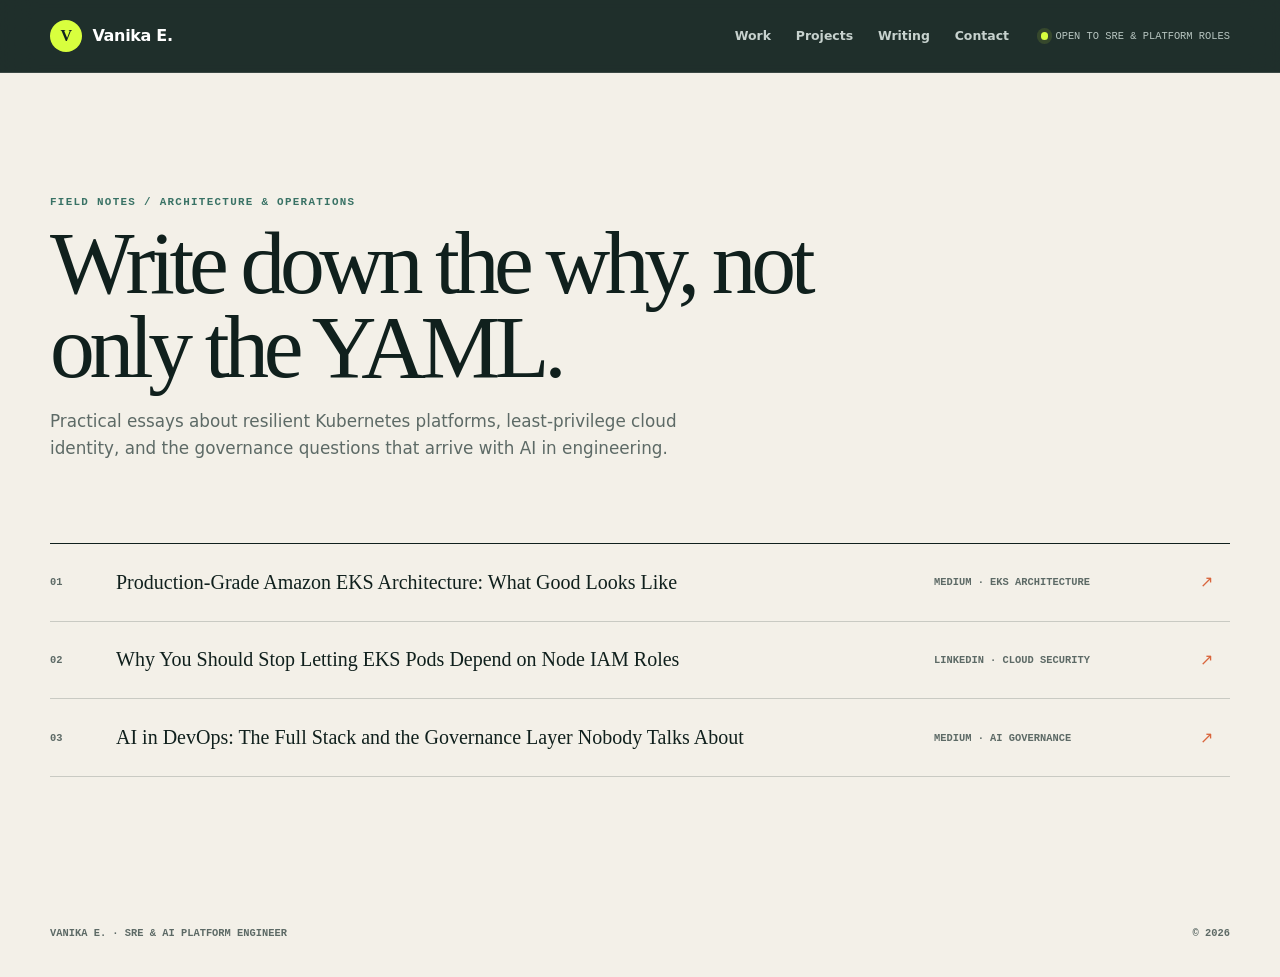
==== blogs.html @ 8f99398c "Redesign portfolio around SRE and AI work" ====
<!doctype html>
<html lang="en">
<head>
  <meta charset="utf-8">
  <meta name="viewport" content="width=device-width, initial-scale=1">
  <meta name="description" content="Vanika's writing on production Kubernetes, cloud security, SRE, applied AI, and engineering governance.">
  <title>Writing | Vanika</title>
  <link rel="icon" href="favicon.svg" type="image/svg+xml">
  <link rel="stylesheet" href="styles.css">
</head>
<body>
  <a class="skip-link" href="#main-content">Skip to content</a>
  <header class="site-header"><nav class="nav container" aria-label="Main navigation"><a class="wordmark" href="index.html#top" aria-label="Vanika portfolio home"><span>V</span>Vanika E.</a><div class="nav-links"><a href="index.html#work">Work</a><a href="projects.html">Projects</a><a href="blogs.html" aria-current="page">Writing</a><a href="index.html#contact">Contact</a></div><p class="status"><span aria-hidden="true"></span>Open to SRE &amp; platform roles</p></nav></header>
  <main id="main-content" class="writing-page">
    <section class="page-hero container"><p class="section-index">Field notes / Architecture &amp; operations</p><h1>Write down the why, not only the YAML.</h1><p class="writing-intro">Practical essays about resilient Kubernetes platforms, least-privilege cloud identity, and the governance questions that arrive with AI in engineering.</p></section>
    <section class="container article-list" aria-label="Published articles">
      <a href="https://medium.com/@vanikaraj1/production-grade-amazon-eks-architecture-what-good-looks-like-092eeeaffea1" target="_blank" rel="noreferrer"><span>01</span><strong>Production-Grade Amazon EKS Architecture: What Good Looks Like</strong><small>Medium · EKS architecture</small><i>↗</i></a>
      <a href="https://www.linkedin.com/pulse/why-you-should-stop-letting-eks-pods-depend-node-iam-roles-vanika-e-udmhc" target="_blank" rel="noreferrer"><span>02</span><strong>Why You Should Stop Letting EKS Pods Depend on Node IAM Roles</strong><small>LinkedIn · cloud security</small><i>↗</i></a>
      <a href="https://medium.com/@vanikaraj1/ai-in-devops-the-full-stack-and-the-governance-layer-nobody-talks-about-cde32f263ec1" target="_blank" rel="noreferrer"><span>03</span><strong>AI in DevOps: The Full Stack and the Governance Layer Nobody Talks About</strong><small>Medium · AI governance</small><i>↗</i></a>
    </section>
  </main>
  <footer class="footer container"><p>Vanika E. · SRE &amp; AI Platform Engineer</p><p>© 2026</p></footer>
</body>
</html>
---- styles.css ----
:root{--ink:#10201d;--paper:#f3f0e8;--paper-2:#e8e3d7;--night:#11231f;--night-2:#18312b;--acid:#d8ff3e;--rust:#d9663d;--line:rgba(16,32,29,.18);--muted:#5d6a66;--mono:"Cascadia Mono","SFMono-Regular",Consolas,monospace;--sans:Inter,ui-sans-serif,system-ui,-apple-system,"Segoe UI",sans-serif;--serif:Georgia,"Times New Roman",serif}
*{box-sizing:border-box}html{scroll-behavior:smooth}body{margin:0;background:var(--paper);color:var(--ink);font-family:var(--sans);line-height:1.6}a{color:inherit;text-decoration:none}a:focus-visible{outline:3px solid var(--rust);outline-offset:4px}.container{width:min(1180px,calc(100% - 3rem));margin-inline:auto}.skip-link{position:fixed;left:1rem;top:-5rem;z-index:20;background:var(--acid);padding:.65rem 1rem;color:var(--night);font-weight:800}.skip-link:focus{top:1rem}
.site-header{position:sticky;top:0;z-index:10;border-bottom:1px solid rgba(255,255,255,.12);background:rgba(17,35,31,.94);color:#fff;backdrop-filter:blur(16px)}.nav{min-height:72px;display:flex;align-items:center;gap:2rem}.wordmark{display:flex;align-items:center;gap:.65rem;font-weight:800;letter-spacing:-.02em}.wordmark span{display:grid;place-items:center;width:2rem;height:2rem;border-radius:50%;background:var(--acid);color:var(--night);font:800 1rem var(--serif)}.nav-links{display:flex;gap:1.55rem;margin-left:auto;font-size:.78rem;font-weight:700}.nav-links a{color:#c7d2ce}.nav-links a:hover{color:var(--acid)}.status{display:flex;align-items:center;gap:.45rem;margin:0;color:#b8c6c1;font:500 .65rem var(--mono);text-transform:uppercase}.status span{width:.45rem;height:.45rem;border-radius:50%;background:var(--acid);box-shadow:0 0 0 4px rgba(216,255,62,.12)}
.hero{min-height:720px;padding:8rem 0 7rem;display:grid;grid-template-columns:minmax(0,1.45fr) minmax(320px,.55fr);gap:6rem;align-items:end}.kicker,.section-index,.case-type,.note-label,.project-meta{font:700 .68rem var(--mono);letter-spacing:.12em;text-transform:uppercase}.kicker,.section-index,.case-type{color:#397265}.hero h1{max-width:890px;margin:1rem 0 1.6rem;font:400 clamp(4rem,8vw,7.8rem)/.91 var(--serif);letter-spacing:-.065em}.hero h1 em{color:var(--rust);font-weight:400}.hero-statement{max-width:770px;margin:0;color:#334640;font-size:clamp(1.05rem,1.55vw,1.3rem);line-height:1.65}.hero-actions{display:flex;flex-wrap:wrap;gap:.75rem;margin-top:2.2rem}.button{display:inline-flex;align-items:center;justify-content:center;gap:.7rem;padding:.85rem 1.1rem;border:1px solid var(--ink);font-size:.78rem;font-weight:800;transition:transform .2s,background .2s,color .2s}.button:hover{transform:translateY(-2px)}.button-primary{background:var(--night);color:#fff}.button-primary:hover{background:var(--rust);border-color:var(--rust)}.button-quiet{background:transparent}.button-quiet:hover{background:var(--paper-2)}
.operating-note{border-top:5px solid var(--ink);background:#fff;padding:1.5rem;box-shadow:12px 12px 0 var(--paper-2);transform:rotate(1deg)}.note-label{margin:0 0 1rem;color:var(--rust)}.operating-note ol{margin:0;padding:0;list-style:none}.operating-note li{display:grid;grid-template-columns:2rem 1fr;gap:.05rem .7rem;padding:1rem 0;border-top:1px solid var(--line)}.operating-note li span{grid-row:1/3;color:var(--muted);font:600 .7rem var(--mono)}.operating-note strong{font-size:.9rem}.operating-note small{color:var(--muted)}.note-footer{display:flex;justify-content:space-between;gap:1rem;margin:1rem 0 0;padding-top:1rem;border-top:1px solid var(--ink);color:var(--muted);font:600 .62rem var(--mono);text-transform:uppercase}
.proof-strip{background:var(--acid);border-block:1px solid var(--ink)}.proof-grid{display:grid;grid-template-columns:repeat(4,1fr)}.proof-grid div{min-height:150px;padding:1.6rem;border-right:1px solid rgba(16,32,29,.28)}.proof-grid div:first-child{border-left:1px solid rgba(16,32,29,.28)}.proof-grid strong{display:block;font:400 clamp(2.2rem,4vw,4rem)/1 var(--serif);letter-spacing:-.06em}.proof-grid span{display:block;max-width:180px;margin-top:.7rem;font-size:.72rem;font-weight:700;line-height:1.4;text-transform:uppercase}
.section{padding:8rem 0}.section-heading{display:grid;grid-template-columns:1fr 2.2fr 1fr;gap:2rem;align-items:start;margin-bottom:4rem}.section-heading h2{margin:0;font:400 clamp(2.7rem,5vw,5.1rem)/1 var(--serif);letter-spacing:-.055em}.section-heading>p:last-child{margin:0;color:var(--muted);font-size:.92rem}.case-list{border-top:1px solid var(--ink)}.case-study{display:grid;grid-template-columns:60px minmax(0,1fr) 320px;gap:2rem;padding:2.5rem 0;border-bottom:1px solid var(--line);align-items:center}.case-number{align-self:start;color:var(--rust);font:700 .75rem var(--mono)}.case-copy h3{max-width:650px;margin:.4rem 0 .75rem;font:400 clamp(1.65rem,3vw,2.7rem)/1.08 var(--serif);letter-spacing:-.035em}.case-copy>p:not(.case-type){max-width:700px;margin:0;color:var(--muted)}.tags{display:flex;flex-wrap:wrap;gap:.45rem;margin:1.2rem 0 0;padding:0;list-style:none}.tags li{border:1px solid var(--line);border-radius:99px;padding:.28rem .58rem;font:600 .63rem var(--mono)}.flow{display:flex;align-items:center;justify-content:space-between;border:1px solid var(--line);background:var(--paper-2);padding:1rem;font:700 .63rem var(--mono);text-transform:uppercase}.flow span{padding:.55rem;background:var(--paper)}.flow i{color:var(--rust);font-style:normal}
.projects-section{background:var(--night);color:#eff5f2}.section-heading-light .section-index{color:var(--acid)}.section-heading-light>p:last-child{color:#aebeb8}.project-ledger{display:grid;grid-template-columns:repeat(2,1fr);border-top:1px solid rgba(255,255,255,.22);border-left:1px solid rgba(255,255,255,.22)}.project-entry{min-height:440px;display:flex;flex-direction:column;padding:2rem;border-right:1px solid rgba(255,255,255,.22);border-bottom:1px solid rgba(255,255,255,.22);transition:background .2s}.project-entry:hover{background:var(--night-2)}.project-entry-featured{grid-column:span 2;min-height:380px;background:linear-gradient(115deg,var(--night-2),#21483f)}.project-meta{display:flex;justify-content:space-between;color:#9fb2ab}.project-meta span:last-child{color:var(--acid)}.project-entry h3{margin:3rem 0 1rem;font:400 clamp(2.3rem,5vw,4.8rem)/.95 var(--serif);letter-spacing:-.055em}.project-entry p{max-width:780px;margin:0;color:#b8c6c1}.project-entry .tags{margin-top:1.5rem}.project-entry .tags li{border-color:rgba(255,255,255,.22)}.project-links{display:flex;flex-wrap:wrap;gap:1rem;margin-top:auto;padding-top:2rem}.project-links a,.text-cta{font:700 .72rem var(--mono);text-transform:uppercase;letter-spacing:.04em}.project-links a:first-child{color:var(--acid)}.project-links a:hover,.text-cta:hover{text-decoration:underline;text-underline-offset:4px}.projects-section>.container>.text-cta{display:inline-block;margin-top:2rem;color:var(--acid)}
.writing-heading{grid-template-columns:2.8fr 1fr;align-items:end}.writing-heading>div h2{margin:.7rem 0 0}.writing-heading>.text-cta{justify-self:end}.article-list{border-top:1px solid var(--ink)}.article-list a{display:grid;grid-template-columns:50px 1fr 250px 30px;gap:1rem;align-items:center;padding:1.6rem 0;border-bottom:1px solid var(--line);transition:padding .2s,background .2s}.article-list a:hover{padding-inline:1rem;background:var(--paper-2)}.article-list span,.article-list small{color:var(--muted);font:600 .65rem var(--mono);text-transform:uppercase}.article-list strong{font:400 1.25rem var(--serif)}.article-list i{color:var(--rust);font-style:normal}
.contact{padding:7rem 0;background:var(--rust);color:#fff}.contact-inner{display:grid;grid-template-columns:1fr 3fr;gap:1rem 3rem}.contact .section-index{color:#fff}.contact h2{max-width:850px;margin:0;font:400 clamp(3rem,6vw,6rem)/.94 var(--serif);letter-spacing:-.06em}.contact p:not(.section-index){grid-column:2;max-width:650px;margin:1rem 0;color:#ffe5db}.contact-links{grid-column:2;display:flex;flex-wrap:wrap;gap:.7rem;margin-top:1rem}.contact-links a{border:1px solid rgba(255,255,255,.5);padding:.75rem 1rem;font-size:.75rem;font-weight:800}.contact-links a:hover{background:#fff;color:var(--rust)}.footer{display:flex;justify-content:space-between;padding:1.7rem 0;color:var(--muted);font:600 .65rem var(--mono);text-transform:uppercase}
.page-hero{padding:7rem 0 4rem}.page-hero h1{max-width:900px;margin:.8rem 0 1.2rem;font:400 clamp(3.5rem,7vw,7rem)/.94 var(--serif);letter-spacing:-.06em}.page-hero>p:last-child{max-width:700px;color:var(--muted);font-size:1.05rem}.project-detail{display:grid;grid-template-columns:100px 1.4fr .6fr;gap:2rem;padding:4rem 0;border-top:1px solid var(--ink)}.project-detail:last-child{border-bottom:1px solid var(--ink)}.project-detail h2{margin:.25rem 0 1rem;font:400 clamp(2.4rem,4vw,4.5rem)/1 var(--serif);letter-spacing:-.05em}.project-detail p{color:var(--muted)}.project-detail aside{align-self:start;border-top:4px solid var(--rust);padding-top:1rem}.project-detail aside strong{display:block;margin-bottom:.7rem;font-size:.72rem;text-transform:uppercase}.project-detail aside p{font-size:.8rem}.project-detail .project-links{margin-top:1.5rem}.project-detail .project-links a:first-child{color:var(--rust)}.writing-page .article-list{margin-bottom:7rem}.writing-intro{max-width:760px}
@media(max-width:900px){.nav{gap:1rem}.status{display:none}.hero{grid-template-columns:1fr;gap:3rem;padding-top:6rem}.operating-note{max-width:560px}.proof-grid{grid-template-columns:repeat(2,1fr)}.section-heading,.case-study{grid-template-columns:1fr}.case-number{display:none}.flow{max-width:430px}.project-detail{grid-template-columns:60px 1fr}.project-detail aside{grid-column:2}.article-list a{grid-template-columns:40px 1fr 30px}.article-list small{grid-column:2}.contact-inner{grid-template-columns:1fr}.contact p:not(.section-index),.contact-links{grid-column:1}}
@media(max-width:640px){.container{width:min(100% - 2rem,1180px)}.nav{min-height:98px;flex-wrap:wrap;align-content:center}.nav-links{order:2;width:100%;justify-content:space-between;margin:0;gap:.5rem;font-size:.68rem}.hero{min-height:auto;padding:5rem 0}.hero h1{font-size:clamp(3.4rem,17vw,5rem)}.hero-actions .button{width:100%}.operating-note{transform:none}.proof-grid{grid-template-columns:1fr}.proof-grid div,.proof-grid div:first-child{min-height:120px;border-left:1px solid rgba(16,32,29,.28);border-right:1px solid rgba(16,32,29,.28);border-bottom:1px solid rgba(16,32,29,.28)}.section{padding:5.5rem 0}.section-heading{gap:1rem;margin-bottom:2.5rem}.case-study{gap:1.2rem}.flow{font-size:.55rem}.project-ledger{grid-template-columns:1fr}.project-entry-featured{grid-column:auto}.project-entry{min-height:390px;padding:1.35rem}.project-entry h3{margin-top:2rem}.writing-heading{display:block}.writing-heading>.text-cta{display:inline-block;margin-top:1rem}.article-list a{grid-template-columns:32px 1fr 20px}.article-list strong{font-size:1.05rem}.project-detail{grid-template-columns:1fr;padding:3rem 0}.project-detail>.case-number{display:block}.project-detail aside{grid-column:1}.contact{padding:5rem 0}.footer{display:block}.footer p{margin:.25rem 0}.page-hero{padding-top:5rem}}
@media(prefers-reduced-motion:reduce){*,*::before,*::after{scroll-behavior:auto!important;transition-duration:.01ms!important}}
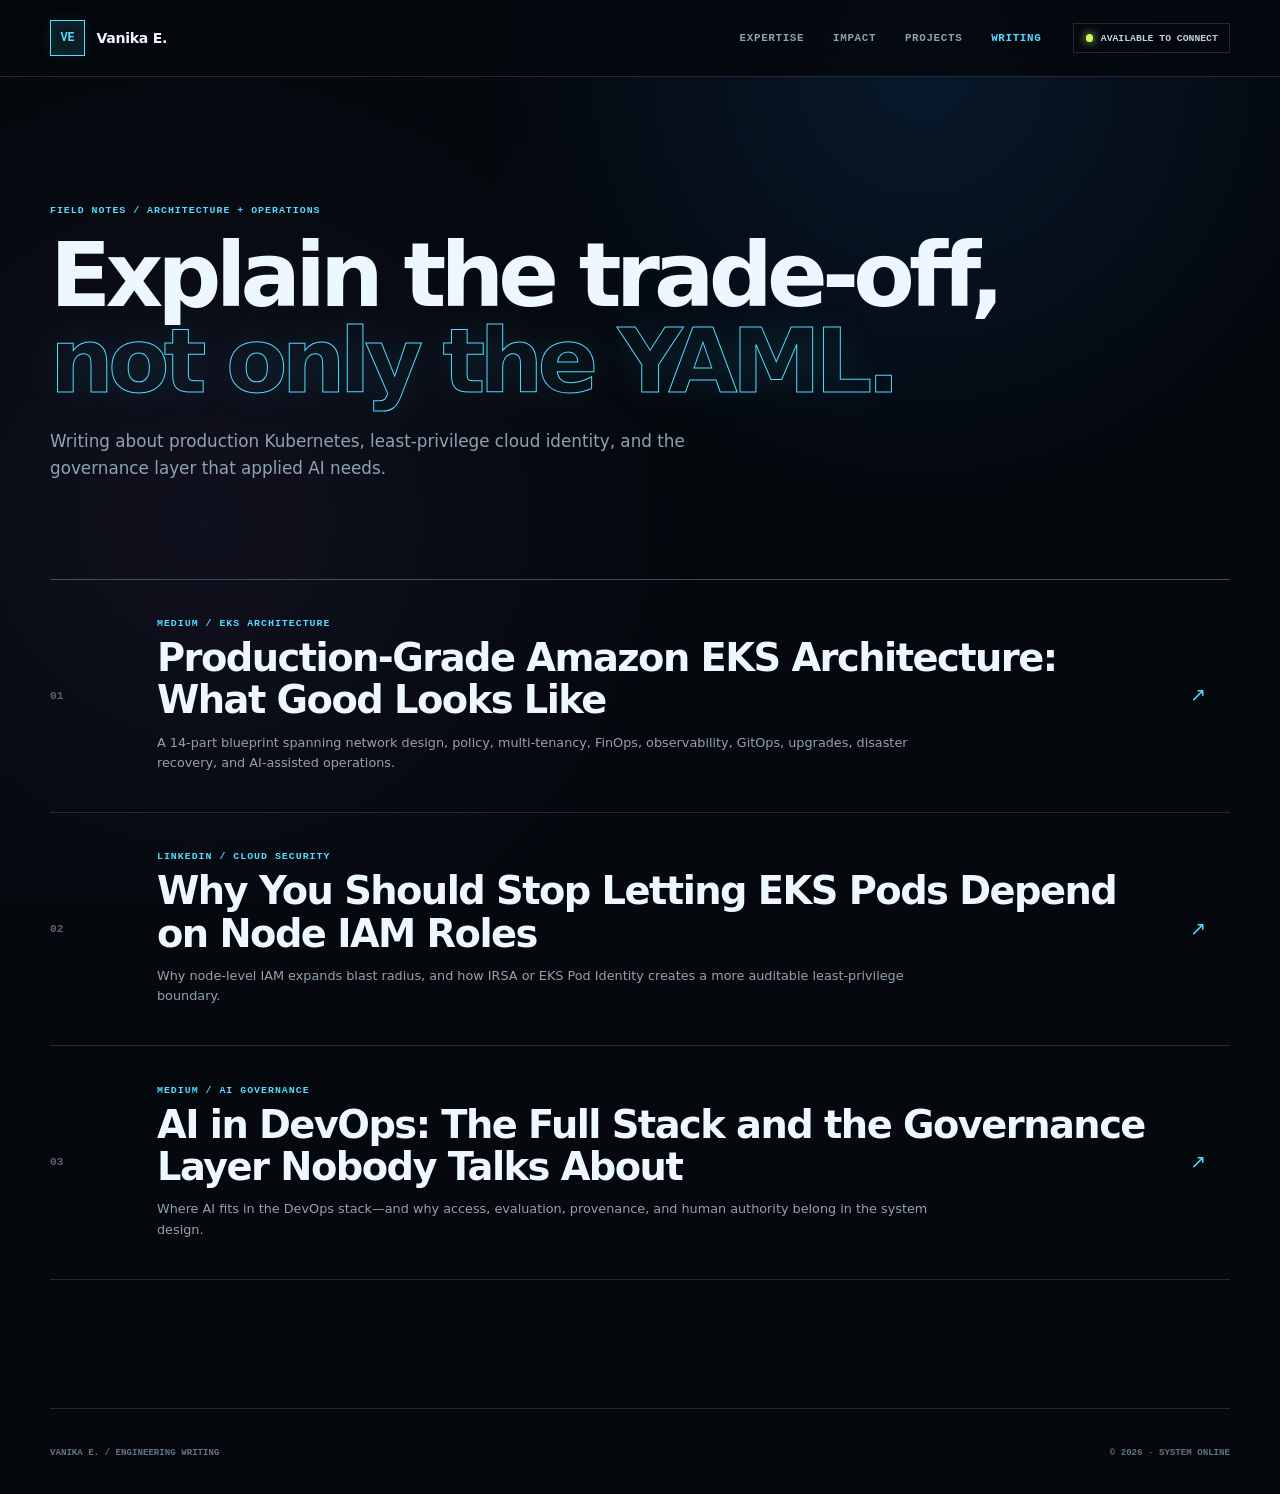
==== commit bb0636db: "Redesign portfolio as SRE and AI systems showcase" ====
--- a/blogs.html
+++ b/blogs.html
@@ -3,22 +3,22 @@
 <head>
   <meta charset="utf-8">
   <meta name="viewport" content="width=device-width, initial-scale=1">
-  <meta name="description" content="Vanika's writing on production Kubernetes, cloud security, SRE, applied AI, and engineering governance.">
-  <title>Writing | Vanika</title>
+  <meta name="description" content="Vanika's writing about EKS architecture, cloud security, platform reliability, and AI governance.">
+  <title>Engineering Writing | Vanika</title>
   <link rel="icon" href="favicon.svg" type="image/svg+xml">
   <link rel="stylesheet" href="styles.css">
 </head>
 <body>
   <a class="skip-link" href="#main-content">Skip to content</a>
-  <header class="site-header"><nav class="nav container" aria-label="Main navigation"><a class="wordmark" href="index.html#top" aria-label="Vanika portfolio home"><span>V</span>Vanika E.</a><div class="nav-links"><a href="index.html#work">Work</a><a href="projects.html">Projects</a><a href="blogs.html" aria-current="page">Writing</a><a href="index.html#contact">Contact</a></div><p class="status"><span aria-hidden="true"></span>Open to SRE &amp; platform roles</p></nav></header>
-  <main id="main-content" class="writing-page">
-    <section class="page-hero container"><p class="section-index">Field notes / Architecture &amp; operations</p><h1>Write down the why, not only the YAML.</h1><p class="writing-intro">Practical essays about resilient Kubernetes platforms, least-privilege cloud identity, and the governance questions that arrive with AI in engineering.</p></section>
-    <section class="container article-list" aria-label="Published articles">
-      <a href="https://medium.com/@vanikaraj1/production-grade-amazon-eks-architecture-what-good-looks-like-092eeeaffea1" target="_blank" rel="noreferrer"><span>01</span><strong>Production-Grade Amazon EKS Architecture: What Good Looks Like</strong><small>Medium · EKS architecture</small><i>↗</i></a>
-      <a href="https://www.linkedin.com/pulse/why-you-should-stop-letting-eks-pods-depend-node-iam-roles-vanika-e-udmhc" target="_blank" rel="noreferrer"><span>02</span><strong>Why You Should Stop Letting EKS Pods Depend on Node IAM Roles</strong><small>LinkedIn · cloud security</small><i>↗</i></a>
-      <a href="https://medium.com/@vanikaraj1/ai-in-devops-the-full-stack-and-the-governance-layer-nobody-talks-about-cde32f263ec1" target="_blank" rel="noreferrer"><span>03</span><strong>AI in DevOps: The Full Stack and the Governance Layer Nobody Talks About</strong><small>Medium · AI governance</small><i>↗</i></a>
+  <header class="site-header"><nav class="nav shell" aria-label="Main navigation"><a class="brand" href="index.html#top" aria-label="Vanika portfolio home"><span>VE</span><strong>Vanika E.</strong></a><div class="nav-links"><a href="index.html#expertise">Expertise</a><a href="index.html#impact">Impact</a><a href="projects.html">Projects</a><a href="blogs.html" aria-current="page">Writing</a></div><a class="nav-contact" href="index.html#contact"><span aria-hidden="true"></span>Available to connect</a></nav></header>
+  <main id="main-content">
+    <section class="page-hero shell"><p class="section-code">FIELD NOTES / ARCHITECTURE + OPERATIONS</p><h1>Explain the trade‑off,<br><em>not only the YAML.</em></h1><p>Writing about production Kubernetes, least-privilege cloud identity, and the governance layer that applied AI needs.</p></section>
+    <section class="article-catalogue shell" aria-label="Published articles">
+      <a href="https://medium.com/@vanikaraj1/production-grade-amazon-eks-architecture-what-good-looks-like-092eeeaffea1" target="_blank" rel="noreferrer"><span>01</span><div><p>MEDIUM / EKS ARCHITECTURE</p><h2>Production‑Grade Amazon EKS Architecture: What Good Looks Like</h2><small>A 14-part blueprint spanning network design, policy, multi-tenancy, FinOps, observability, GitOps, upgrades, disaster recovery, and AI-assisted operations.</small></div><i>↗</i></a>
+      <a href="https://www.linkedin.com/pulse/why-you-should-stop-letting-eks-pods-depend-node-iam-roles-vanika-e-udmhc" target="_blank" rel="noreferrer"><span>02</span><div><p>LINKEDIN / CLOUD SECURITY</p><h2>Why You Should Stop Letting EKS Pods Depend on Node IAM Roles</h2><small>Why node-level IAM expands blast radius, and how IRSA or EKS Pod Identity creates a more auditable least-privilege boundary.</small></div><i>↗</i></a>
+      <a href="https://medium.com/@vanikaraj1/ai-in-devops-the-full-stack-and-the-governance-layer-nobody-talks-about-cde32f263ec1" target="_blank" rel="noreferrer"><span>03</span><div><p>MEDIUM / AI GOVERNANCE</p><h2>AI in DevOps: The Full Stack and the Governance Layer Nobody Talks About</h2><small>Where AI fits in the DevOps stack—and why access, evaluation, provenance, and human authority belong in the system design.</small></div><i>↗</i></a>
     </section>
   </main>
-  <footer class="footer container"><p>Vanika E. · SRE &amp; AI Platform Engineer</p><p>© 2026</p></footer>
+  <footer class="footer shell"><p>VANIKA E. / ENGINEERING WRITING</p><p>© 2026 · SYSTEM ONLINE</p></footer>
 </body>
 </html>
--- a/styles.css
+++ b/styles.css
@@ -1,14 +1,189 @@
-:root{--ink:#10201d;--paper:#f3f0e8;--paper-2:#e8e3d7;--night:#11231f;--night-2:#18312b;--acid:#d8ff3e;--rust:#d9663d;--line:rgba(16,32,29,.18);--muted:#5d6a66;--mono:"Cascadia Mono","SFMono-Regular",Consolas,monospace;--sans:Inter,ui-sans-serif,system-ui,-apple-system,"Segoe UI",sans-serif;--serif:Georgia,"Times New Roman",serif}
-*{box-sizing:border-box}html{scroll-behavior:smooth}body{margin:0;background:var(--paper);color:var(--ink);font-family:var(--sans);line-height:1.6}a{color:inherit;text-decoration:none}a:focus-visible{outline:3px solid var(--rust);outline-offset:4px}.container{width:min(1180px,calc(100% - 3rem));margin-inline:auto}.skip-link{position:fixed;left:1rem;top:-5rem;z-index:20;background:var(--acid);padding:.65rem 1rem;color:var(--night);font-weight:800}.skip-link:focus{top:1rem}
-.site-header{position:sticky;top:0;z-index:10;border-bottom:1px solid rgba(255,255,255,.12);background:rgba(17,35,31,.94);color:#fff;backdrop-filter:blur(16px)}.nav{min-height:72px;display:flex;align-items:center;gap:2rem}.wordmark{display:flex;align-items:center;gap:.65rem;font-weight:800;letter-spacing:-.02em}.wordmark span{display:grid;place-items:center;width:2rem;height:2rem;border-radius:50%;background:var(--acid);color:var(--night);font:800 1rem var(--serif)}.nav-links{display:flex;gap:1.55rem;margin-left:auto;font-size:.78rem;font-weight:700}.nav-links a{color:#c7d2ce}.nav-links a:hover{color:var(--acid)}.status{display:flex;align-items:center;gap:.45rem;margin:0;color:#b8c6c1;font:500 .65rem var(--mono);text-transform:uppercase}.status span{width:.45rem;height:.45rem;border-radius:50%;background:var(--acid);box-shadow:0 0 0 4px rgba(216,255,62,.12)}
-.hero{min-height:720px;padding:8rem 0 7rem;display:grid;grid-template-columns:minmax(0,1.45fr) minmax(320px,.55fr);gap:6rem;align-items:end}.kicker,.section-index,.case-type,.note-label,.project-meta{font:700 .68rem var(--mono);letter-spacing:.12em;text-transform:uppercase}.kicker,.section-index,.case-type{color:#397265}.hero h1{max-width:890px;margin:1rem 0 1.6rem;font:400 clamp(4rem,8vw,7.8rem)/.91 var(--serif);letter-spacing:-.065em}.hero h1 em{color:var(--rust);font-weight:400}.hero-statement{max-width:770px;margin:0;color:#334640;font-size:clamp(1.05rem,1.55vw,1.3rem);line-height:1.65}.hero-actions{display:flex;flex-wrap:wrap;gap:.75rem;margin-top:2.2rem}.button{display:inline-flex;align-items:center;justify-content:center;gap:.7rem;padding:.85rem 1.1rem;border:1px solid var(--ink);font-size:.78rem;font-weight:800;transition:transform .2s,background .2s,color .2s}.button:hover{transform:translateY(-2px)}.button-primary{background:var(--night);color:#fff}.button-primary:hover{background:var(--rust);border-color:var(--rust)}.button-quiet{background:transparent}.button-quiet:hover{background:var(--paper-2)}
-.operating-note{border-top:5px solid var(--ink);background:#fff;padding:1.5rem;box-shadow:12px 12px 0 var(--paper-2);transform:rotate(1deg)}.note-label{margin:0 0 1rem;color:var(--rust)}.operating-note ol{margin:0;padding:0;list-style:none}.operating-note li{display:grid;grid-template-columns:2rem 1fr;gap:.05rem .7rem;padding:1rem 0;border-top:1px solid var(--line)}.operating-note li span{grid-row:1/3;color:var(--muted);font:600 .7rem var(--mono)}.operating-note strong{font-size:.9rem}.operating-note small{color:var(--muted)}.note-footer{display:flex;justify-content:space-between;gap:1rem;margin:1rem 0 0;padding-top:1rem;border-top:1px solid var(--ink);color:var(--muted);font:600 .62rem var(--mono);text-transform:uppercase}
-.proof-strip{background:var(--acid);border-block:1px solid var(--ink)}.proof-grid{display:grid;grid-template-columns:repeat(4,1fr)}.proof-grid div{min-height:150px;padding:1.6rem;border-right:1px solid rgba(16,32,29,.28)}.proof-grid div:first-child{border-left:1px solid rgba(16,32,29,.28)}.proof-grid strong{display:block;font:400 clamp(2.2rem,4vw,4rem)/1 var(--serif);letter-spacing:-.06em}.proof-grid span{display:block;max-width:180px;margin-top:.7rem;font-size:.72rem;font-weight:700;line-height:1.4;text-transform:uppercase}
-.section{padding:8rem 0}.section-heading{display:grid;grid-template-columns:1fr 2.2fr 1fr;gap:2rem;align-items:start;margin-bottom:4rem}.section-heading h2{margin:0;font:400 clamp(2.7rem,5vw,5.1rem)/1 var(--serif);letter-spacing:-.055em}.section-heading>p:last-child{margin:0;color:var(--muted);font-size:.92rem}.case-list{border-top:1px solid var(--ink)}.case-study{display:grid;grid-template-columns:60px minmax(0,1fr) 320px;gap:2rem;padding:2.5rem 0;border-bottom:1px solid var(--line);align-items:center}.case-number{align-self:start;color:var(--rust);font:700 .75rem var(--mono)}.case-copy h3{max-width:650px;margin:.4rem 0 .75rem;font:400 clamp(1.65rem,3vw,2.7rem)/1.08 var(--serif);letter-spacing:-.035em}.case-copy>p:not(.case-type){max-width:700px;margin:0;color:var(--muted)}.tags{display:flex;flex-wrap:wrap;gap:.45rem;margin:1.2rem 0 0;padding:0;list-style:none}.tags li{border:1px solid var(--line);border-radius:99px;padding:.28rem .58rem;font:600 .63rem var(--mono)}.flow{display:flex;align-items:center;justify-content:space-between;border:1px solid var(--line);background:var(--paper-2);padding:1rem;font:700 .63rem var(--mono);text-transform:uppercase}.flow span{padding:.55rem;background:var(--paper)}.flow i{color:var(--rust);font-style:normal}
-.projects-section{background:var(--night);color:#eff5f2}.section-heading-light .section-index{color:var(--acid)}.section-heading-light>p:last-child{color:#aebeb8}.project-ledger{display:grid;grid-template-columns:repeat(2,1fr);border-top:1px solid rgba(255,255,255,.22);border-left:1px solid rgba(255,255,255,.22)}.project-entry{min-height:440px;display:flex;flex-direction:column;padding:2rem;border-right:1px solid rgba(255,255,255,.22);border-bottom:1px solid rgba(255,255,255,.22);transition:background .2s}.project-entry:hover{background:var(--night-2)}.project-entry-featured{grid-column:span 2;min-height:380px;background:linear-gradient(115deg,var(--night-2),#21483f)}.project-meta{display:flex;justify-content:space-between;color:#9fb2ab}.project-meta span:last-child{color:var(--acid)}.project-entry h3{margin:3rem 0 1rem;font:400 clamp(2.3rem,5vw,4.8rem)/.95 var(--serif);letter-spacing:-.055em}.project-entry p{max-width:780px;margin:0;color:#b8c6c1}.project-entry .tags{margin-top:1.5rem}.project-entry .tags li{border-color:rgba(255,255,255,.22)}.project-links{display:flex;flex-wrap:wrap;gap:1rem;margin-top:auto;padding-top:2rem}.project-links a,.text-cta{font:700 .72rem var(--mono);text-transform:uppercase;letter-spacing:.04em}.project-links a:first-child{color:var(--acid)}.project-links a:hover,.text-cta:hover{text-decoration:underline;text-underline-offset:4px}.projects-section>.container>.text-cta{display:inline-block;margin-top:2rem;color:var(--acid)}
-.writing-heading{grid-template-columns:2.8fr 1fr;align-items:end}.writing-heading>div h2{margin:.7rem 0 0}.writing-heading>.text-cta{justify-self:end}.article-list{border-top:1px solid var(--ink)}.article-list a{display:grid;grid-template-columns:50px 1fr 250px 30px;gap:1rem;align-items:center;padding:1.6rem 0;border-bottom:1px solid var(--line);transition:padding .2s,background .2s}.article-list a:hover{padding-inline:1rem;background:var(--paper-2)}.article-list span,.article-list small{color:var(--muted);font:600 .65rem var(--mono);text-transform:uppercase}.article-list strong{font:400 1.25rem var(--serif)}.article-list i{color:var(--rust);font-style:normal}
-.contact{padding:7rem 0;background:var(--rust);color:#fff}.contact-inner{display:grid;grid-template-columns:1fr 3fr;gap:1rem 3rem}.contact .section-index{color:#fff}.contact h2{max-width:850px;margin:0;font:400 clamp(3rem,6vw,6rem)/.94 var(--serif);letter-spacing:-.06em}.contact p:not(.section-index){grid-column:2;max-width:650px;margin:1rem 0;color:#ffe5db}.contact-links{grid-column:2;display:flex;flex-wrap:wrap;gap:.7rem;margin-top:1rem}.contact-links a{border:1px solid rgba(255,255,255,.5);padding:.75rem 1rem;font-size:.75rem;font-weight:800}.contact-links a:hover{background:#fff;color:var(--rust)}.footer{display:flex;justify-content:space-between;padding:1.7rem 0;color:var(--muted);font:600 .65rem var(--mono);text-transform:uppercase}
-.page-hero{padding:7rem 0 4rem}.page-hero h1{max-width:900px;margin:.8rem 0 1.2rem;font:400 clamp(3.5rem,7vw,7rem)/.94 var(--serif);letter-spacing:-.06em}.page-hero>p:last-child{max-width:700px;color:var(--muted);font-size:1.05rem}.project-detail{display:grid;grid-template-columns:100px 1.4fr .6fr;gap:2rem;padding:4rem 0;border-top:1px solid var(--ink)}.project-detail:last-child{border-bottom:1px solid var(--ink)}.project-detail h2{margin:.25rem 0 1rem;font:400 clamp(2.4rem,4vw,4.5rem)/1 var(--serif);letter-spacing:-.05em}.project-detail p{color:var(--muted)}.project-detail aside{align-self:start;border-top:4px solid var(--rust);padding-top:1rem}.project-detail aside strong{display:block;margin-bottom:.7rem;font-size:.72rem;text-transform:uppercase}.project-detail aside p{font-size:.8rem}.project-detail .project-links{margin-top:1.5rem}.project-detail .project-links a:first-child{color:var(--rust)}.writing-page .article-list{margin-bottom:7rem}.writing-intro{max-width:760px}
-@media(max-width:900px){.nav{gap:1rem}.status{display:none}.hero{grid-template-columns:1fr;gap:3rem;padding-top:6rem}.operating-note{max-width:560px}.proof-grid{grid-template-columns:repeat(2,1fr)}.section-heading,.case-study{grid-template-columns:1fr}.case-number{display:none}.flow{max-width:430px}.project-detail{grid-template-columns:60px 1fr}.project-detail aside{grid-column:2}.article-list a{grid-template-columns:40px 1fr 30px}.article-list small{grid-column:2}.contact-inner{grid-template-columns:1fr}.contact p:not(.section-index),.contact-links{grid-column:1}}
-@media(max-width:640px){.container{width:min(100% - 2rem,1180px)}.nav{min-height:98px;flex-wrap:wrap;align-content:center}.nav-links{order:2;width:100%;justify-content:space-between;margin:0;gap:.5rem;font-size:.68rem}.hero{min-height:auto;padding:5rem 0}.hero h1{font-size:clamp(3.4rem,17vw,5rem)}.hero-actions .button{width:100%}.operating-note{transform:none}.proof-grid{grid-template-columns:1fr}.proof-grid div,.proof-grid div:first-child{min-height:120px;border-left:1px solid rgba(16,32,29,.28);border-right:1px solid rgba(16,32,29,.28);border-bottom:1px solid rgba(16,32,29,.28)}.section{padding:5.5rem 0}.section-heading{gap:1rem;margin-bottom:2.5rem}.case-study{gap:1.2rem}.flow{font-size:.55rem}.project-ledger{grid-template-columns:1fr}.project-entry-featured{grid-column:auto}.project-entry{min-height:390px;padding:1.35rem}.project-entry h3{margin-top:2rem}.writing-heading{display:block}.writing-heading>.text-cta{display:inline-block;margin-top:1rem}.article-list a{grid-template-columns:32px 1fr 20px}.article-list strong{font-size:1.05rem}.project-detail{grid-template-columns:1fr;padding:3rem 0}.project-detail>.case-number{display:block}.project-detail aside{grid-column:1}.contact{padding:5rem 0}.footer{display:block}.footer p{margin:.25rem 0}.page-hero{padding-top:5rem}}
-@media(prefers-reduced-motion:reduce){*,*::before,*::after{scroll-behavior:auto!important;transition-duration:.01ms!important}}
+:root {
+  --bg: #05080d;
+  --panel: #0b111a;
+  --panel-2: #101925;
+  --line: rgba(167, 196, 218, .18);
+  --line-strong: rgba(167, 196, 218, .34);
+  --text: #edf7ff;
+  --muted: #8ea3b2;
+  --cyan: #52dcff;
+  --violet: #a98cff;
+  --lime: #c7ff5c;
+  --blue: #2288ff;
+  --mono: "Cascadia Mono", "SFMono-Regular", Consolas, monospace;
+  --sans: Inter, ui-sans-serif, system-ui, -apple-system, "Segoe UI", sans-serif;
+}
+
+* { box-sizing: border-box; }
+html { scroll-behavior: smooth; }
+body { margin: 0; background: var(--bg); color: var(--text); font-family: var(--sans); line-height: 1.6; overflow-x: hidden; }
+body::before { content: ""; position: fixed; inset: 0; z-index: -2; background: radial-gradient(circle at 72% 8%, rgba(34,136,255,.13), transparent 28rem), radial-gradient(circle at 16% 58%, rgba(169,140,255,.07), transparent 32rem); }
+body::after { content: ""; position: fixed; inset: 0; z-index: -1; pointer-events: none; opacity: .22; background-image: linear-gradient(rgba(82,220,255,.035) 1px, transparent 1px), linear-gradient(90deg, rgba(82,220,255,.035) 1px, transparent 1px); background-size: 56px 56px; mask-image: linear-gradient(to bottom, black, transparent 80%); }
+a { color: inherit; text-decoration: none; }
+a:focus-visible { outline: 2px solid var(--cyan); outline-offset: 5px; }
+.shell { width: min(1180px, calc(100% - 3rem)); margin-inline: auto; }
+.skip-link { position: fixed; top: -5rem; left: 1rem; z-index: 50; padding: .7rem 1rem; background: var(--cyan); color: #001219; font-weight: 900; }
+.skip-link:focus { top: 1rem; }
+
+.site-header { position: sticky; top: 0; z-index: 20; border-bottom: 1px solid var(--line); background: rgba(5,8,13,.86); backdrop-filter: blur(20px); }
+.nav { min-height: 76px; display: flex; align-items: center; gap: 2rem; }
+.brand { display: flex; align-items: center; gap: .7rem; }
+.brand span { display: grid; place-items: center; width: 2.2rem; height: 2.2rem; border: 1px solid var(--cyan); background: rgba(82,220,255,.08); color: var(--cyan); font: 800 .75rem var(--mono); box-shadow: inset 0 0 18px rgba(82,220,255,.1), 0 0 18px rgba(82,220,255,.08); }
+.brand strong { font-size: .88rem; letter-spacing: -.02em; }
+.nav-links { display: flex; gap: 1.8rem; margin-left: auto; color: var(--muted); font: 700 .68rem var(--mono); text-transform: uppercase; letter-spacing: .06em; }
+.nav-links a:hover, .nav-links a[aria-current="page"] { color: var(--cyan); }
+.nav-contact { display: flex; align-items: center; gap: .5rem; padding: .55rem .7rem; border: 1px solid var(--line); color: #bdd0dd; font: 700 .61rem var(--mono); text-transform: uppercase; }
+.nav-contact span { width: .45rem; height: .45rem; border-radius: 50%; background: var(--lime); box-shadow: 0 0 10px var(--lime); }
+
+.hero { min-height: 760px; display: grid; grid-template-columns: minmax(0, 1.25fr) minmax(390px, .75fr); gap: 4rem; align-items: center; padding-block: 7rem; }
+.signal { display: flex; align-items: center; gap: .8rem; margin: 0; color: var(--cyan); font: 700 .66rem var(--mono); letter-spacing: .1em; text-transform: uppercase; }
+.signal i { width: 4px; height: 4px; border-radius: 50%; background: var(--violet); }
+.hero h1 { max-width: 800px; margin: 1.5rem 0 1.7rem; font-size: clamp(3.6rem, 7.2vw, 7.3rem); line-height: .94; letter-spacing: -.07em; }
+.hero h1 em, .page-hero h1 em { color: transparent; font-style: normal; -webkit-text-stroke: 1px var(--cyan); text-shadow: 0 0 40px rgba(82,220,255,.12); }
+.hero-lede { max-width: 710px; margin: 0; color: #b5c5cf; font-size: clamp(1rem, 1.5vw, 1.24rem); line-height: 1.7; }
+.hero-actions { display: flex; flex-wrap: wrap; gap: .75rem; margin-top: 2.2rem; }
+.button { display: inline-flex; align-items: center; justify-content: center; gap: .7rem; min-height: 48px; padding: .75rem 1rem; border: 1px solid var(--line-strong); font: 800 .7rem var(--mono); text-transform: uppercase; letter-spacing: .04em; transition: transform .2s, border-color .2s, background .2s; }
+.button:hover { transform: translateY(-2px); border-color: var(--cyan); }
+.button-bright { background: var(--cyan); border-color: var(--cyan); color: #00141c; box-shadow: 0 12px 35px rgba(82,220,255,.15); }
+.button-bright:hover { background: #8ceaff; }
+.button-line { background: rgba(255,255,255,.02); }
+
+.system-map { border: 1px solid var(--line-strong); background: rgba(9,15,23,.85); box-shadow: 0 26px 90px rgba(0,0,0,.35), inset 0 0 60px rgba(34,136,255,.035); }
+.map-head, .map-foot { display: flex; justify-content: space-between; align-items: center; min-height: 44px; padding: 0 1rem; border-bottom: 1px solid var(--line); color: var(--muted); font: 700 .57rem var(--mono); letter-spacing: .07em; }
+.map-head i { width: 7px; height: 7px; border-radius: 50%; background: var(--lime); box-shadow: 0 0 10px var(--lime); }
+.map-canvas { position: relative; height: 390px; background-image: radial-gradient(circle, rgba(82,220,255,.14) 1px, transparent 1px); background-size: 20px 20px; overflow: hidden; }
+.map-canvas::after { content: ""; position: absolute; inset: 0; background: radial-gradient(circle at center, rgba(82,220,255,.12), transparent 48%); }
+.map-core, .map-node { position: absolute; z-index: 2; display: grid; place-items: center; border: 1px solid var(--line-strong); background: #081019; font: 800 .61rem var(--mono); letter-spacing: .06em; }
+.map-core { left: 50%; top: 50%; width: 82px; height: 82px; transform: translate(-50%,-50%); clip-path: polygon(50% 0,100% 50%,50% 100%,0 50%); border: 0; background: rgba(5,17,25,.96); color: var(--cyan); box-shadow: inset 0 0 0 1px var(--cyan), 0 0 30px rgba(82,220,255,.18); }
+.map-node { min-width: 112px; padding: .65rem; color: #dceaf2; }
+.map-node small { color: var(--muted); font: 500 .52rem var(--mono); letter-spacing: 0; }
+.node-code { left: 6%; top: 12%; }.node-ship { right: 7%; top: 14%; }.node-see { right: 4%; bottom: 12%; }.node-heal { left: 5%; bottom: 12%; }.node-ai { left: 50%; top: 5%; transform: translateX(-50%); border-color: var(--violet); color: var(--violet); }
+.map-line { position: absolute; z-index: 1; left: 50%; top: 50%; width: 145px; height: 1px; background: linear-gradient(90deg, var(--cyan), rgba(82,220,255,.1)); transform-origin: left; }
+.line-a { transform: rotate(-151deg); }.line-b { transform: rotate(-30deg); }.line-c { transform: rotate(31deg); }.line-d { transform: rotate(150deg); }
+.map-foot { border-top: 1px solid var(--line); border-bottom: 0; }.map-foot strong { color: var(--cyan); }
+
+.telemetry { border-block: 1px solid var(--line); background: rgba(11,17,26,.72); }
+.telemetry-grid { display: grid; grid-template-columns: repeat(4,1fr); }
+.telemetry article { min-height: 185px; padding: 1.5rem; border-right: 1px solid var(--line); }
+.telemetry article:first-child { border-left: 1px solid var(--line); }
+.telemetry article>span { color: #506574; font: 700 .6rem var(--mono); }
+.telemetry strong { display: block; margin: 1rem 0 .7rem; color: var(--lime); font: 700 clamp(2.2rem,4vw,3.8rem)/1 var(--mono); letter-spacing: -.08em; }
+.telemetry p { max-width: 220px; margin: 0; color: var(--muted); font-size: .75rem; line-height: 1.5; }
+
+.section { padding: 8rem 0; }
+.section-intro { display: grid; grid-template-columns: 1fr 3fr; gap: 3rem; margin-bottom: 4rem; }
+.section-code, .card-index, .project-top p, .case-title p, .impact-copy>p, .article-catalogue p { margin: 0; color: var(--cyan); font: 800 .62rem var(--mono); letter-spacing: .1em; text-transform: uppercase; }
+.section-intro h2, .contact h2 { max-width: 800px; margin: 0; font-size: clamp(2.6rem,5vw,5.2rem); line-height: 1; letter-spacing: -.06em; }
+.section-intro>div>p { max-width: 590px; margin: 1rem 0 0; color: var(--muted); }
+.discipline-grid { display: grid; grid-template-columns: 1fr 1fr; gap: 1.2rem; }
+.discipline-card { position: relative; min-height: 530px; padding: 2.2rem; border: 1px solid var(--line-strong); overflow: hidden; }
+.discipline-card::after { content: ""; position: absolute; width: 320px; height: 320px; right: -140px; bottom: -140px; border: 1px solid currentColor; border-radius: 50%; box-shadow: 0 0 0 45px rgba(255,255,255,.015), 0 0 0 90px rgba(255,255,255,.01); opacity: .28; }
+.sre-card { color: var(--cyan); background: linear-gradient(145deg, rgba(34,136,255,.1), rgba(11,17,26,.92)); }
+.ai-card { color: var(--violet); background: linear-gradient(145deg, rgba(169,140,255,.12), rgba(11,17,26,.92)); }
+.discipline-card h3 { max-width: 480px; margin: 4.5rem 0 1rem; color: var(--text); font-size: clamp(2rem,3vw,3.3rem); line-height: 1.05; letter-spacing: -.045em; }
+.discipline-card>p:not(.card-index) { max-width: 500px; color: var(--muted); }
+.discipline-card ul { position: relative; z-index: 1; margin: 3rem 0 0; padding: 0; list-style: none; border-top: 1px solid var(--line); }
+.discipline-card li { display: flex; gap: 1rem; padding: .8rem 0; border-bottom: 1px solid var(--line); color: #c4d2db; font-size: .78rem; }
+.discipline-card li span { color: currentColor; font: 700 .62rem var(--mono); }
+
+.impact-section { border-block: 1px solid var(--line); background: var(--panel); }
+.impact-list { border-top: 1px solid var(--line-strong); }
+.impact-list article { display: grid; grid-template-columns: 70px minmax(0,1fr) 330px; gap: 2rem; align-items: center; padding: 2.6rem 0; border-bottom: 1px solid var(--line); }
+.impact-number { align-self: start; color: #536877; font: 700 .7rem var(--mono); }
+.impact-copy h3 { max-width: 720px; margin: .6rem 0 .8rem; font-size: clamp(1.5rem,2.7vw,2.7rem); line-height: 1.15; letter-spacing: -.04em; }
+.impact-copy span { display: block; max-width: 720px; color: var(--muted); font-size: .88rem; }
+.impact-flow, .architecture-row { display: flex; align-items: center; justify-content: space-between; gap: .5rem; padding: 1rem; border: 1px solid var(--line); background: #070c12; }
+.impact-flow b, .architecture-row span { padding: .45rem; border: 1px solid var(--line); color: #c7d6df; font: 700 .55rem var(--mono); }
+.impact-flow i, .architecture-row i { color: var(--cyan); font-style: normal; }
+
+.project-grid { display: grid; grid-template-columns: 1fr 1fr; gap: 1.2rem; }
+.project-card { display: flex; flex-direction: column; min-height: 500px; padding: 2rem; border: 1px solid var(--line-strong); background: rgba(11,17,26,.84); transition: transform .2s, border-color .2s; }
+.project-card:hover { transform: translateY(-4px); border-color: var(--cyan); }
+.project-zippy { grid-column: span 2; min-height: 600px; background: linear-gradient(120deg, rgba(34,136,255,.15), rgba(11,17,26,.95) 52%, rgba(169,140,255,.11)); }
+.project-top { display: flex; justify-content: space-between; gap: 1rem; }
+.project-top span { color: var(--lime); font: 700 .58rem var(--mono); letter-spacing: .08em; }
+.project-card h3 { margin: 3.2rem 0 1rem; font-size: clamp(2.2rem,4vw,4.4rem); line-height: 1; letter-spacing: -.055em; }
+.project-card>p, .project-body p { max-width: 700px; margin: 0; color: var(--muted); }
+.project-body { display: grid; grid-template-columns: 1.4fr 1fr; gap: 3rem; align-items: end; }
+.model-stats { display: grid; grid-template-columns: repeat(3,1fr); border: 1px solid var(--line); }
+.model-stats div { padding: .9rem; border-right: 1px solid var(--line); }.model-stats div:last-child { border: 0; }
+.model-stats strong { display: block; color: var(--lime); font: 700 1rem var(--mono); }.model-stats span { color: var(--muted); font-size: .58rem; }
+.pipeline { display: flex; align-items: center; justify-content: space-between; gap: .7rem; margin: 3rem 0 1.5rem; padding: 1.2rem; border: 1px solid rgba(82,220,255,.3); background: rgba(4,10,15,.75); }
+.pipeline span { flex: 1; padding: .65rem; border: 1px solid var(--line); color: var(--cyan); font: 800 .6rem var(--mono); text-align: center; }
+.pipeline small { display: block; margin-top: .25rem; color: var(--muted); font: 500 .52rem var(--mono); }.pipeline i { color: var(--violet); font-style: normal; }
+.mini-architecture { display: flex; align-items: center; gap: .6rem; margin: 2.5rem 0 1.5rem; padding: 1rem; border: 1px solid var(--line); color: var(--cyan); font: 700 .62rem var(--mono); }.mini-architecture i { color: var(--violet); font-style: normal; }
+.tags { display: flex; flex-wrap: wrap; gap: .45rem; margin: 1.5rem 0; padding: 0; list-style: none; }
+.tags li { padding: .27rem .55rem; border: 1px solid var(--line); color: #9db0bc; font: 600 .58rem var(--mono); }
+.project-actions { display: flex; flex-wrap: wrap; gap: 1rem; margin-top: auto; padding-top: 1.2rem; border-top: 1px solid var(--line); }
+.project-actions a, .section-link { color: var(--cyan); font: 800 .66rem var(--mono); text-transform: uppercase; letter-spacing: .04em; }
+.project-actions a:hover, .section-link:hover { text-decoration: underline; text-underline-offset: 4px; }
+.section-link { display: inline-flex; gap: 1rem; margin-top: 2rem; }.section-link span { color: var(--violet); }
+
+.writing-section { border-top: 1px solid var(--line); background: var(--panel); }
+.writing-list { border-top: 1px solid var(--line-strong); }
+.writing-list a { display: grid; grid-template-columns: 60px 1fr 240px 30px; gap: 1rem; align-items: center; padding: 1.7rem 0; border-bottom: 1px solid var(--line); transition: padding .2s, background .2s; }
+.writing-list a:hover { padding-inline: 1rem; background: rgba(82,220,255,.035); }
+.writing-list span, .writing-list small { color: var(--muted); font: 700 .6rem var(--mono); text-transform: uppercase; }.writing-list strong { font-size: 1rem; }.writing-list i { color: var(--cyan); font-style: normal; }
+
+.contact { display: grid; grid-template-columns: 1fr 3fr; gap: 3rem; padding-block: 8rem; }
+.contact h2 { max-width: 900px; }
+.contact>div>p { max-width: 660px; color: var(--muted); }
+.contact-links { display: flex; flex-wrap: wrap; gap: .7rem; margin-top: 2rem; }
+.contact-links a { padding: .75rem 1rem; border: 1px solid var(--line-strong); font: 800 .66rem var(--mono); text-transform: uppercase; }.contact-links a:first-child { background: var(--cyan); border-color: var(--cyan); color: #00131b; }.contact-links a:hover { border-color: var(--cyan); }
+.footer { display: flex; justify-content: space-between; padding-block: 1.8rem; border-top: 1px solid var(--line); color: #607382; font: 700 .57rem var(--mono); }
+
+.page-hero { padding: 8rem 0 5rem; }
+.page-hero h1 { margin: 1rem 0 1.5rem; font-size: clamp(3.5rem,7vw,7rem); line-height: .96; letter-spacing: -.065em; }
+.page-hero>p:last-child { max-width: 720px; color: var(--muted); font-size: 1.05rem; }
+.case-studies { padding-bottom: 8rem; }
+.case-panel { display: grid; grid-template-columns: 95px 1fr; border: 1px solid var(--line-strong); border-bottom: 0; background: rgba(11,17,26,.76); }.case-panel:last-child { border-bottom: 1px solid var(--line-strong); }
+.case-panel-zippy { background: linear-gradient(135deg, rgba(34,136,255,.12), rgba(11,17,26,.86) 50%, rgba(169,140,255,.08)); }
+.case-rail { padding: 2rem 1rem; border-right: 1px solid var(--line); text-align: center; }.case-rail span { color: var(--cyan); font: 800 1.2rem var(--mono); }.case-rail p { margin: 2rem 0 0; color: var(--muted); font: 700 .55rem var(--mono); writing-mode: vertical-rl; letter-spacing: .12em; }
+.case-main { padding: 2.5rem; }
+.case-title { display: flex; justify-content: space-between; gap: 2rem; align-items: start; }.case-title h2 { margin: .6rem 0 0; font-size: clamp(2.7rem,5vw,5rem); line-height: 1; letter-spacing: -.06em; }.case-title>a { padding: .65rem .75rem; border: 1px solid var(--line); color: var(--cyan); font: 800 .6rem var(--mono); white-space: nowrap; }
+.case-summary { max-width: 860px; margin: 2rem 0 3rem; color: #b5c6d0; font-size: 1.05rem; }
+.case-columns { display: grid; grid-template-columns: 1fr 1fr; gap: 1.2rem; }.case-columns>div { padding: 1.4rem; border-top: 2px solid var(--cyan); background: rgba(4,9,14,.55); }.case-columns h3 { margin: 0 0 .7rem; font-size: 1rem; }.case-columns p { margin: 0; color: var(--muted); font-size: .82rem; }
+.lifecycle { display: flex; align-items: stretch; gap: .5rem; margin: 2.5rem 0; }.lifecycle>div { flex: 1; min-width: 0; padding: .8rem; border: 1px solid var(--line); background: #070c12; }.lifecycle b, .lifecycle strong, .lifecycle span { display: block; }.lifecycle b { color: var(--violet); font: 700 .55rem var(--mono); }.lifecycle strong { margin: .5rem 0 .25rem; color: var(--cyan); font: 800 .58rem var(--mono); }.lifecycle span { color: var(--muted); font-size: .56rem; }.lifecycle i { align-self: center; color: var(--violet); font-style: normal; }
+.evidence-grid { display: grid; grid-template-columns: repeat(4,1fr); border: 1px solid var(--line); }.evidence-grid div { padding: 1rem; border-right: 1px solid var(--line); }.evidence-grid div:last-child { border: 0; }.evidence-grid strong { display: block; color: var(--lime); font: 700 1.05rem var(--mono); }.evidence-grid span { display: block; margin-top: .35rem; color: var(--muted); font-size: .58rem; }
+.architecture-row { max-width: 820px; margin: 2.5rem 0; }
+.case-footer { display: flex; justify-content: space-between; gap: 2rem; align-items: end; margin-top: 2rem; border-top: 1px solid var(--line); }.case-footer .project-actions { border: 0; }
+
+.article-catalogue { padding-bottom: 8rem; border-top: 1px solid var(--line-strong); }
+.article-catalogue>a { display: grid; grid-template-columns: 75px 1fr 40px; gap: 2rem; align-items: center; padding: 2.4rem 0; border-bottom: 1px solid var(--line); }.article-catalogue>a>span { color: #526675; font: 700 .7rem var(--mono); }.article-catalogue h2 { margin: .5rem 0 .7rem; font-size: clamp(1.5rem,3vw,2.6rem); line-height: 1.1; letter-spacing: -.04em; }.article-catalogue small { display: block; max-width: 780px; color: var(--muted); font-size: .8rem; }.article-catalogue i { color: var(--cyan); font-size: 1.2rem; font-style: normal; }.article-catalogue>a:hover h2 { color: var(--cyan); }
+
+@media (max-width: 920px) {
+  .nav-contact { display: none; }
+  .hero { grid-template-columns: 1fr; min-height: auto; }
+  .system-map { max-width: 600px; }
+  .telemetry-grid { grid-template-columns: repeat(2,1fr); }
+  .section-intro, .contact { grid-template-columns: 1fr; gap: 1rem; }
+  .impact-list article { grid-template-columns: 45px 1fr; }.impact-flow { grid-column: 2; max-width: 400px; }
+  .project-body { grid-template-columns: 1fr; }.model-stats { max-width: 540px; }
+  .writing-list a { grid-template-columns: 40px 1fr 25px; }.writing-list small { grid-column: 2; }
+  .lifecycle { display: grid; grid-template-columns: repeat(3,1fr); }.lifecycle i { display: none; }
+  .evidence-grid { grid-template-columns: repeat(2,1fr); }.evidence-grid div:nth-child(2) { border-right: 0; }.evidence-grid div:nth-child(-n+2) { border-bottom: 1px solid var(--line); }
+  .case-footer { display: block; }
+}
+
+@media (max-width: 680px) {
+  .shell { width: min(100% - 2rem,1180px); }
+  .nav { min-height: 105px; flex-wrap: wrap; align-content: center; gap: .5rem; }.nav-links { order: 2; width: 100%; justify-content: space-between; gap: .5rem; margin: 0; font-size: .58rem; }
+  .hero { padding-block: 5rem; gap: 3rem; }.hero h1 { font-size: clamp(3.2rem,16vw,5rem); }.signal { flex-wrap: wrap; font-size: .56rem; }.hero-actions .button { width: 100%; }
+  .map-canvas { height: 330px; }.map-node { min-width: 90px; font-size: .52rem; }.map-node small { font-size: .45rem; }.map-line { width: 110px; }
+  .telemetry-grid { grid-template-columns: 1fr; }.telemetry article, .telemetry article:first-child { min-height: 140px; border-left: 1px solid var(--line); }
+  .section { padding: 5.5rem 0; }.section-intro { margin-bottom: 2.5rem; }.section-intro h2, .contact h2 { font-size: clamp(2.5rem,12vw,4rem); }
+  .discipline-grid, .project-grid { grid-template-columns: 1fr; }.discipline-card { min-height: 480px; padding: 1.4rem; }.discipline-card h3 { margin-top: 3rem; }.project-zippy { grid-column: auto; }.project-card { min-height: 520px; padding: 1.3rem; }
+  .pipeline { display: grid; grid-template-columns: 1fr 1fr; }.pipeline i { display: none; }.model-stats { grid-template-columns: 1fr; }.model-stats div { border-right: 0; border-bottom: 1px solid var(--line); }
+  .impact-list article { grid-template-columns: 1fr; gap: 1rem; }.impact-number { display: none; }.impact-flow { grid-column: 1; font-size: .5rem; }
+  .writing-list a { grid-template-columns: 28px 1fr 20px; }.writing-list strong { font-size: .88rem; }
+  .contact { padding-block: 5.5rem; }.footer { display: block; }.footer p { margin: .3rem 0; }
+  .page-hero { padding: 5rem 0 3rem; }.page-hero h1 { font-size: clamp(3.1rem,15vw,5rem); }
+  .case-panel { grid-template-columns: 1fr; }.case-rail { display: flex; justify-content: space-between; border-right: 0; border-bottom: 1px solid var(--line); }.case-rail p { margin: 0; writing-mode: initial; }.case-main { padding: 1.3rem; }.case-title { display: block; }.case-title>a { display: inline-block; margin-top: 1rem; }.case-columns { grid-template-columns: 1fr; }.lifecycle { grid-template-columns: 1fr 1fr; }.evidence-grid { grid-template-columns: 1fr; }.evidence-grid div { border-right: 0; border-bottom: 1px solid var(--line); }.architecture-row { flex-wrap: wrap; }.case-studies, .article-catalogue { padding-bottom: 5rem; }
+  .article-catalogue>a { grid-template-columns: 30px 1fr 20px; gap: .8rem; }.article-catalogue h2 { font-size: 1.35rem; }
+}
+
+@media (prefers-reduced-motion: no-preference) {
+  .map-core { animation: core-pulse 3s ease-in-out infinite; }
+  @keyframes core-pulse { 50% { box-shadow: 0 0 48px rgba(82,220,255,.32); } }
+}
+@media (prefers-reduced-motion: reduce) { *,*::before,*::after { scroll-behavior: auto !important; animation-duration: .01ms !important; transition-duration: .01ms !important; } }
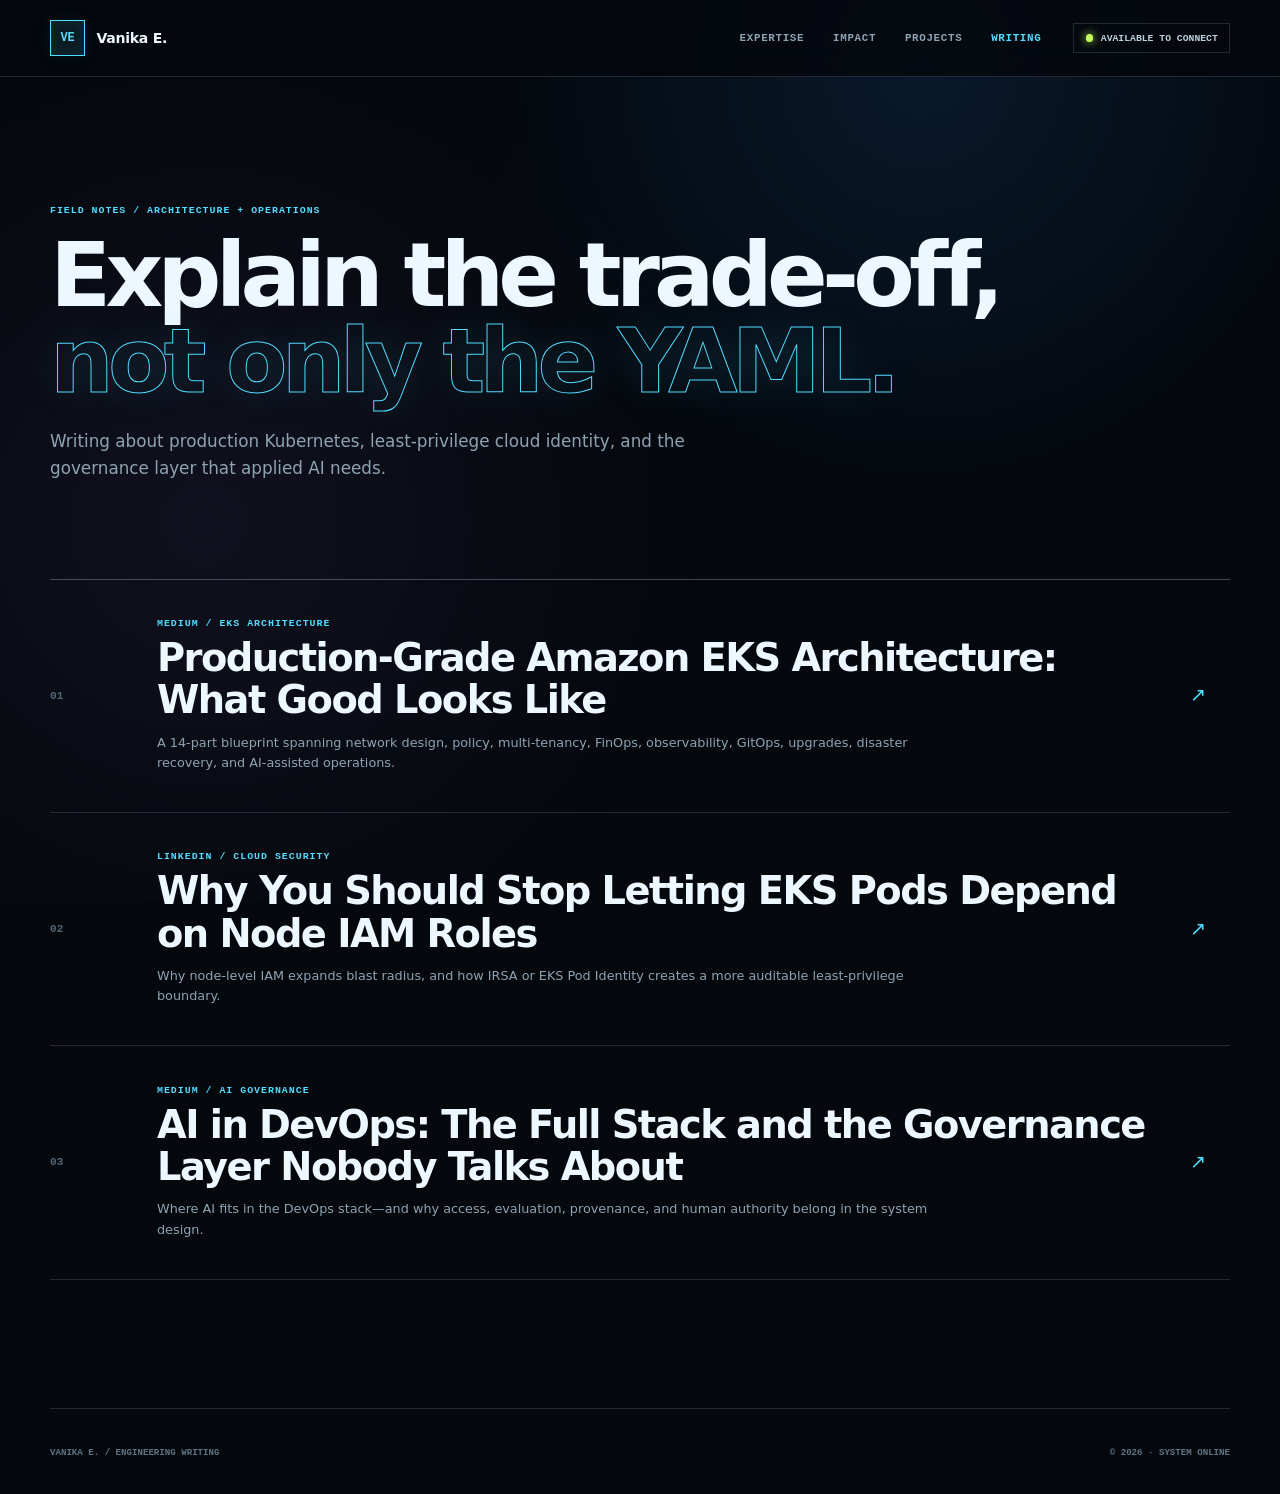
==== commit 474a2e87: "Add accessible motion to portfolio" ====
--- a/blogs.html
+++ b/blogs.html
@@ -7,6 +7,7 @@
   <title>Engineering Writing | Vanika</title>
   <link rel="icon" href="favicon.svg" type="image/svg+xml">
   <link rel="stylesheet" href="styles.css">
+  <script src="motion.js" defer></script>
 </head>
 <body>
   <a class="skip-link" href="#main-content">Skip to content</a>
--- a/styles.css
+++ b/styles.css
@@ -1,4 +1,5 @@
 :root {
+  --scroll-progress: 0;
   --bg: #05080d;
   --panel: #0b111a;
   --panel-2: #101925;
@@ -18,14 +19,16 @@
 html { scroll-behavior: smooth; }
 body { margin: 0; background: var(--bg); color: var(--text); font-family: var(--sans); line-height: 1.6; overflow-x: hidden; }
 body::before { content: ""; position: fixed; inset: 0; z-index: -2; background: radial-gradient(circle at 72% 8%, rgba(34,136,255,.13), transparent 28rem), radial-gradient(circle at 16% 58%, rgba(169,140,255,.07), transparent 32rem); }
-body::after { content: ""; position: fixed; inset: 0; z-index: -1; pointer-events: none; opacity: .22; background-image: linear-gradient(rgba(82,220,255,.035) 1px, transparent 1px), linear-gradient(90deg, rgba(82,220,255,.035) 1px, transparent 1px); background-size: 56px 56px; mask-image: linear-gradient(to bottom, black, transparent 80%); }
+body::after { content: ""; position: fixed; inset: -56px; z-index: -1; pointer-events: none; opacity: .22; background-image: linear-gradient(rgba(82,220,255,.035) 1px, transparent 1px), linear-gradient(90deg, rgba(82,220,255,.035) 1px, transparent 1px); background-size: 56px 56px; mask-image: linear-gradient(to bottom, black, transparent 80%); }
 a { color: inherit; text-decoration: none; }
 a:focus-visible { outline: 2px solid var(--cyan); outline-offset: 5px; }
 .shell { width: min(1180px, calc(100% - 3rem)); margin-inline: auto; }
 .skip-link { position: fixed; top: -5rem; left: 1rem; z-index: 50; padding: .7rem 1rem; background: var(--cyan); color: #001219; font-weight: 900; }
 .skip-link:focus { top: 1rem; }
 
-.site-header { position: sticky; top: 0; z-index: 20; border-bottom: 1px solid var(--line); background: rgba(5,8,13,.86); backdrop-filter: blur(20px); }
+.site-header { position: sticky; top: 0; z-index: 20; border-bottom: 1px solid var(--line); background: rgba(5,8,13,.86); backdrop-filter: blur(20px); transition: background .3s ease, box-shadow .3s ease; }
+.site-header::after { content: ""; position: absolute; right: 0; bottom: -1px; left: 0; height: 1px; background: linear-gradient(90deg, var(--cyan), var(--violet)); transform: scaleX(var(--scroll-progress)); transform-origin: left; }
+.site-header.is-scrolled { background: rgba(5,8,13,.94); box-shadow: 0 14px 38px rgba(0,0,0,.25); }
 .nav { min-height: 76px; display: flex; align-items: center; gap: 2rem; }
 .brand { display: flex; align-items: center; gap: .7rem; }
 .brand span { display: grid; place-items: center; width: 2.2rem; height: 2.2rem; border: 1px solid var(--cyan); background: rgba(82,220,255,.08); color: var(--cyan); font: 800 .75rem var(--mono); box-shadow: inset 0 0 18px rgba(82,220,255,.1), 0 0 18px rgba(82,220,255,.08); }
@@ -63,7 +66,7 @@
 .map-foot { border-top: 1px solid var(--line); border-bottom: 0; }.map-foot strong { color: var(--cyan); }
 
 .telemetry { border-block: 1px solid var(--line); background: rgba(11,17,26,.72); }
-.telemetry-grid { display: grid; grid-template-columns: repeat(4,1fr); }
+.telemetry-grid { display: grid; grid-template-columns: repeat(3,1fr); }
 .telemetry article { min-height: 185px; padding: 1.5rem; border-right: 1px solid var(--line); }
 .telemetry article:first-child { border-left: 1px solid var(--line); }
 .telemetry article>span { color: #506574; font: 700 .6rem var(--mono); }
@@ -76,7 +79,8 @@
 .section-intro h2, .contact h2 { max-width: 800px; margin: 0; font-size: clamp(2.6rem,5vw,5.2rem); line-height: 1; letter-spacing: -.06em; }
 .section-intro>div>p { max-width: 590px; margin: 1rem 0 0; color: var(--muted); }
 .discipline-grid { display: grid; grid-template-columns: 1fr 1fr; gap: 1.2rem; }
-.discipline-card { position: relative; min-height: 530px; padding: 2.2rem; border: 1px solid var(--line-strong); overflow: hidden; }
+.discipline-card { position: relative; min-height: 530px; padding: 2.2rem; border: 1px solid var(--line-strong); overflow: hidden; transition: transform .35s ease, border-color .35s ease, box-shadow .35s ease; }
+.discipline-card:hover { transform: translateY(-5px); border-color: currentColor; box-shadow: 0 24px 70px rgba(0,0,0,.22); }
 .discipline-card::after { content: ""; position: absolute; width: 320px; height: 320px; right: -140px; bottom: -140px; border: 1px solid currentColor; border-radius: 50%; box-shadow: 0 0 0 45px rgba(255,255,255,.015), 0 0 0 90px rgba(255,255,255,.01); opacity: .28; }
 .sre-card { color: var(--cyan); background: linear-gradient(145deg, rgba(34,136,255,.1), rgba(11,17,26,.92)); }
 .ai-card { color: var(--violet); background: linear-gradient(145deg, rgba(169,140,255,.12), rgba(11,17,26,.92)); }
@@ -85,6 +89,21 @@
 .discipline-card ul { position: relative; z-index: 1; margin: 3rem 0 0; padding: 0; list-style: none; border-top: 1px solid var(--line); }
 .discipline-card li { display: flex; gap: 1rem; padding: .8rem 0; border-bottom: 1px solid var(--line); color: #c4d2db; font-size: .78rem; }
 .discipline-card li span { color: currentColor; font: 700 .62rem var(--mono); }
+.leadership-band { display: grid; grid-template-columns: 1fr 110px 3fr; gap: 2rem; align-items: center; margin-top: 1.2rem; padding: 1.7rem 2rem; border: 1px solid var(--line-strong); background: linear-gradient(90deg, rgba(199,255,92,.08), rgba(11,17,26,.9)); }
+.leadership-band>p { margin: 0; color: var(--lime); font: 800 .62rem var(--mono); letter-spacing: .1em; }
+.leadership-band>strong { color: var(--lime); font: 800 3.5rem/1 var(--mono); text-align: center; }
+.leadership-band h3 { margin: 0 0 .35rem; font-size: 1.15rem; }.leadership-band span { color: var(--muted); font-size: .8rem; }
+
+.experience-section { border-block: 1px solid var(--line); background: linear-gradient(135deg, rgba(34,136,255,.08), rgba(11,17,26,.92) 42%, rgba(169,140,255,.06)); }
+.experience-grid { display: grid; grid-template-columns: 1.2fr .8fr; gap: 1.2rem; }
+.experience-card { padding: 2rem; border: 1px solid var(--line-strong); background: rgba(5,10,16,.68); transition: transform .35s ease, border-color .35s ease, box-shadow .35s ease; }
+.experience-card:hover { transform: translateY(-4px); border-color: rgba(82,220,255,.58); box-shadow: 0 22px 60px rgba(0,0,0,.2); }
+.experience-current { box-shadow: inset 3px 0 0 var(--cyan); }
+.experience-meta { display: flex; justify-content: space-between; gap: 1rem; color: var(--muted); font: 700 .6rem var(--mono); letter-spacing: .08em; }.experience-meta b { color: var(--cyan); }
+.experience-card h3 { margin: 2.5rem 0 .25rem; font-size: clamp(1.8rem,3vw,3rem); line-height: 1; letter-spacing: -.045em; }
+.experience-role { margin: 0; color: var(--violet); font: 700 .64rem var(--mono); text-transform: uppercase; }
+.experience-card ul { margin: 2rem 0 0; padding: 0; list-style: none; border-top: 1px solid var(--line); }
+.experience-card li { position: relative; padding: .85rem 0 .85rem 1.2rem; border-bottom: 1px solid var(--line); color: #afc1cc; font-size: .78rem; }.experience-card li::before { content: ""; position: absolute; left: 0; top: 1.25rem; width: 5px; height: 5px; background: var(--lime); }
 
 .impact-section { border-block: 1px solid var(--line); background: var(--panel); }
 .impact-list { border-top: 1px solid var(--line-strong); }
@@ -96,9 +115,14 @@
 .impact-flow b, .architecture-row span { padding: .45rem; border: 1px solid var(--line); color: #c7d6df; font: 700 .55rem var(--mono); }
 .impact-flow i, .architecture-row i { color: var(--cyan); font-style: normal; }
 
+.coverage-grid { display: grid; grid-template-columns: repeat(4,1fr); border-top: 1px solid var(--line-strong); border-left: 1px solid var(--line-strong); }
+.coverage-grid article { min-height: 245px; padding: 1.4rem; border-right: 1px solid var(--line-strong); border-bottom: 1px solid var(--line-strong); background: rgba(11,17,26,.66); transition: background .3s ease, box-shadow .3s ease; }
+.coverage-grid article:hover { background: rgba(16,25,37,.94); box-shadow: inset 0 2px 0 rgba(169,140,255,.7); }
+.coverage-grid span { color: var(--violet); font: 700 .6rem var(--mono); }.coverage-grid h3 { margin: 2rem 0 .8rem; font-size: 1rem; line-height: 1.2; }.coverage-grid p { margin: 0; color: var(--muted); font-size: .72rem; line-height: 1.55; }
+
 .project-grid { display: grid; grid-template-columns: 1fr 1fr; gap: 1.2rem; }
-.project-card { display: flex; flex-direction: column; min-height: 500px; padding: 2rem; border: 1px solid var(--line-strong); background: rgba(11,17,26,.84); transition: transform .2s, border-color .2s; }
-.project-card:hover { transform: translateY(-4px); border-color: var(--cyan); }
+.project-card { display: flex; flex-direction: column; min-height: 500px; padding: 2rem; border: 1px solid var(--line-strong); background: rgba(11,17,26,.84); transition: transform .35s ease, border-color .35s ease, box-shadow .35s ease; }
+.project-card:hover { transform: translateY(-6px); border-color: var(--cyan); box-shadow: 0 28px 80px rgba(0,0,0,.28), 0 0 40px rgba(82,220,255,.045); }
 .project-zippy { grid-column: span 2; min-height: 600px; background: linear-gradient(120deg, rgba(34,136,255,.15), rgba(11,17,26,.95) 52%, rgba(169,140,255,.11)); }
 .project-top { display: flex; justify-content: space-between; gap: 1rem; }
 .project-top span { color: var(--lime); font: 700 .58rem var(--mono); letter-spacing: .08em; }
@@ -157,6 +181,9 @@
   .system-map { max-width: 600px; }
   .telemetry-grid { grid-template-columns: repeat(2,1fr); }
   .section-intro, .contact { grid-template-columns: 1fr; gap: 1rem; }
+  .leadership-band { grid-template-columns: 1fr 90px 2fr; }
+  .experience-grid { grid-template-columns: 1fr; }
+  .coverage-grid { grid-template-columns: repeat(2,1fr); }
   .impact-list article { grid-template-columns: 45px 1fr; }.impact-flow { grid-column: 2; max-width: 400px; }
   .project-body { grid-template-columns: 1fr; }.model-stats { max-width: 540px; }
   .writing-list a { grid-template-columns: 40px 1fr 25px; }.writing-list small { grid-column: 2; }
@@ -173,6 +200,8 @@
   .telemetry-grid { grid-template-columns: 1fr; }.telemetry article, .telemetry article:first-child { min-height: 140px; border-left: 1px solid var(--line); }
   .section { padding: 5.5rem 0; }.section-intro { margin-bottom: 2.5rem; }.section-intro h2, .contact h2 { font-size: clamp(2.5rem,12vw,4rem); }
   .discipline-grid, .project-grid { grid-template-columns: 1fr; }.discipline-card { min-height: 480px; padding: 1.4rem; }.discipline-card h3 { margin-top: 3rem; }.project-zippy { grid-column: auto; }.project-card { min-height: 520px; padding: 1.3rem; }
+  .leadership-band { grid-template-columns: 1fr; gap: .7rem; padding: 1.4rem; }.leadership-band>strong { text-align: left; }
+  .experience-card { padding: 1.4rem; }.coverage-grid { grid-template-columns: 1fr; }.coverage-grid article { min-height: 190px; }
   .pipeline { display: grid; grid-template-columns: 1fr 1fr; }.pipeline i { display: none; }.model-stats { grid-template-columns: 1fr; }.model-stats div { border-right: 0; border-bottom: 1px solid var(--line); }
   .impact-list article { grid-template-columns: 1fr; gap: 1rem; }.impact-number { display: none; }.impact-flow { grid-column: 1; font-size: .5rem; }
   .writing-list a { grid-template-columns: 28px 1fr 20px; }.writing-list strong { font-size: .88rem; }
@@ -183,7 +212,46 @@
 }
 
 @media (prefers-reduced-motion: no-preference) {
+  body::after { animation: grid-drift 28s linear infinite; }
   .map-core { animation: core-pulse 3s ease-in-out infinite; }
-  @keyframes core-pulse { 50% { box-shadow: 0 0 48px rgba(82,220,255,.32); } }
-}
-@media (prefers-reduced-motion: reduce) { *,*::before,*::after { scroll-behavior: auto !important; animation-duration: .01ms !important; transition-duration: .01ms !important; } }
+  .map-line { background-size: 200% 100%; animation: signal-flow 2.8s linear infinite; }
+  .map-node { animation: node-breathe 4.8s ease-in-out infinite; }
+  .node-ship, .node-heal { animation-delay: -1.6s; }
+  .node-see, .node-ai { animation-delay: -3.2s; }
+
+  .motion-ready .hero-copy > *,
+  .motion-ready .system-map,
+  .motion-ready .page-hero > * {
+    opacity: 0;
+    transform: translateY(20px);
+  }
+  .motion-ready.page-ready .hero-copy > *,
+  .motion-ready.page-ready .system-map,
+  .motion-ready.page-ready .page-hero > * {
+    opacity: 1;
+    transform: translateY(0);
+    transition: opacity .75s cubic-bezier(.2,.7,.2,1), transform .75s cubic-bezier(.2,.7,.2,1);
+  }
+  .motion-ready.page-ready .hero-copy > :nth-child(2),
+  .motion-ready.page-ready .page-hero > :nth-child(2) { transition-delay: 90ms; }
+  .motion-ready.page-ready .hero-copy > :nth-child(3),
+  .motion-ready.page-ready .page-hero > :nth-child(3) { transition-delay: 180ms; }
+  .motion-ready.page-ready .hero-copy > :nth-child(4) { transition-delay: 270ms; }
+  .motion-ready.page-ready .system-map { transition-delay: 180ms; }
+
+  .motion-ready [data-reveal] {
+    opacity: 0;
+    transform: translateY(26px);
+    transition: opacity .7s cubic-bezier(.2,.7,.2,1) var(--reveal-delay, 0ms), transform .7s cubic-bezier(.2,.7,.2,1) var(--reveal-delay, 0ms);
+  }
+  .motion-ready [data-reveal].is-visible { opacity: 1; transform: translateY(0); }
+
+  @keyframes grid-drift { to { transform: translate3d(56px,56px,0); } }
+  @keyframes core-pulse { 50% { box-shadow: inset 0 0 0 1px var(--cyan), 0 0 48px rgba(82,220,255,.32); } }
+  @keyframes signal-flow { to { background-position: -200% 0; } }
+  @keyframes node-breathe { 50% { border-color: rgba(82,220,255,.62); box-shadow: 0 0 18px rgba(82,220,255,.08); } }
+}
+@media (prefers-reduced-motion: reduce) {
+  *,*::before,*::after { scroll-behavior: auto !important; animation-duration: .01ms !important; transition-duration: .01ms !important; }
+  .site-header::after { display: none; }
+}
